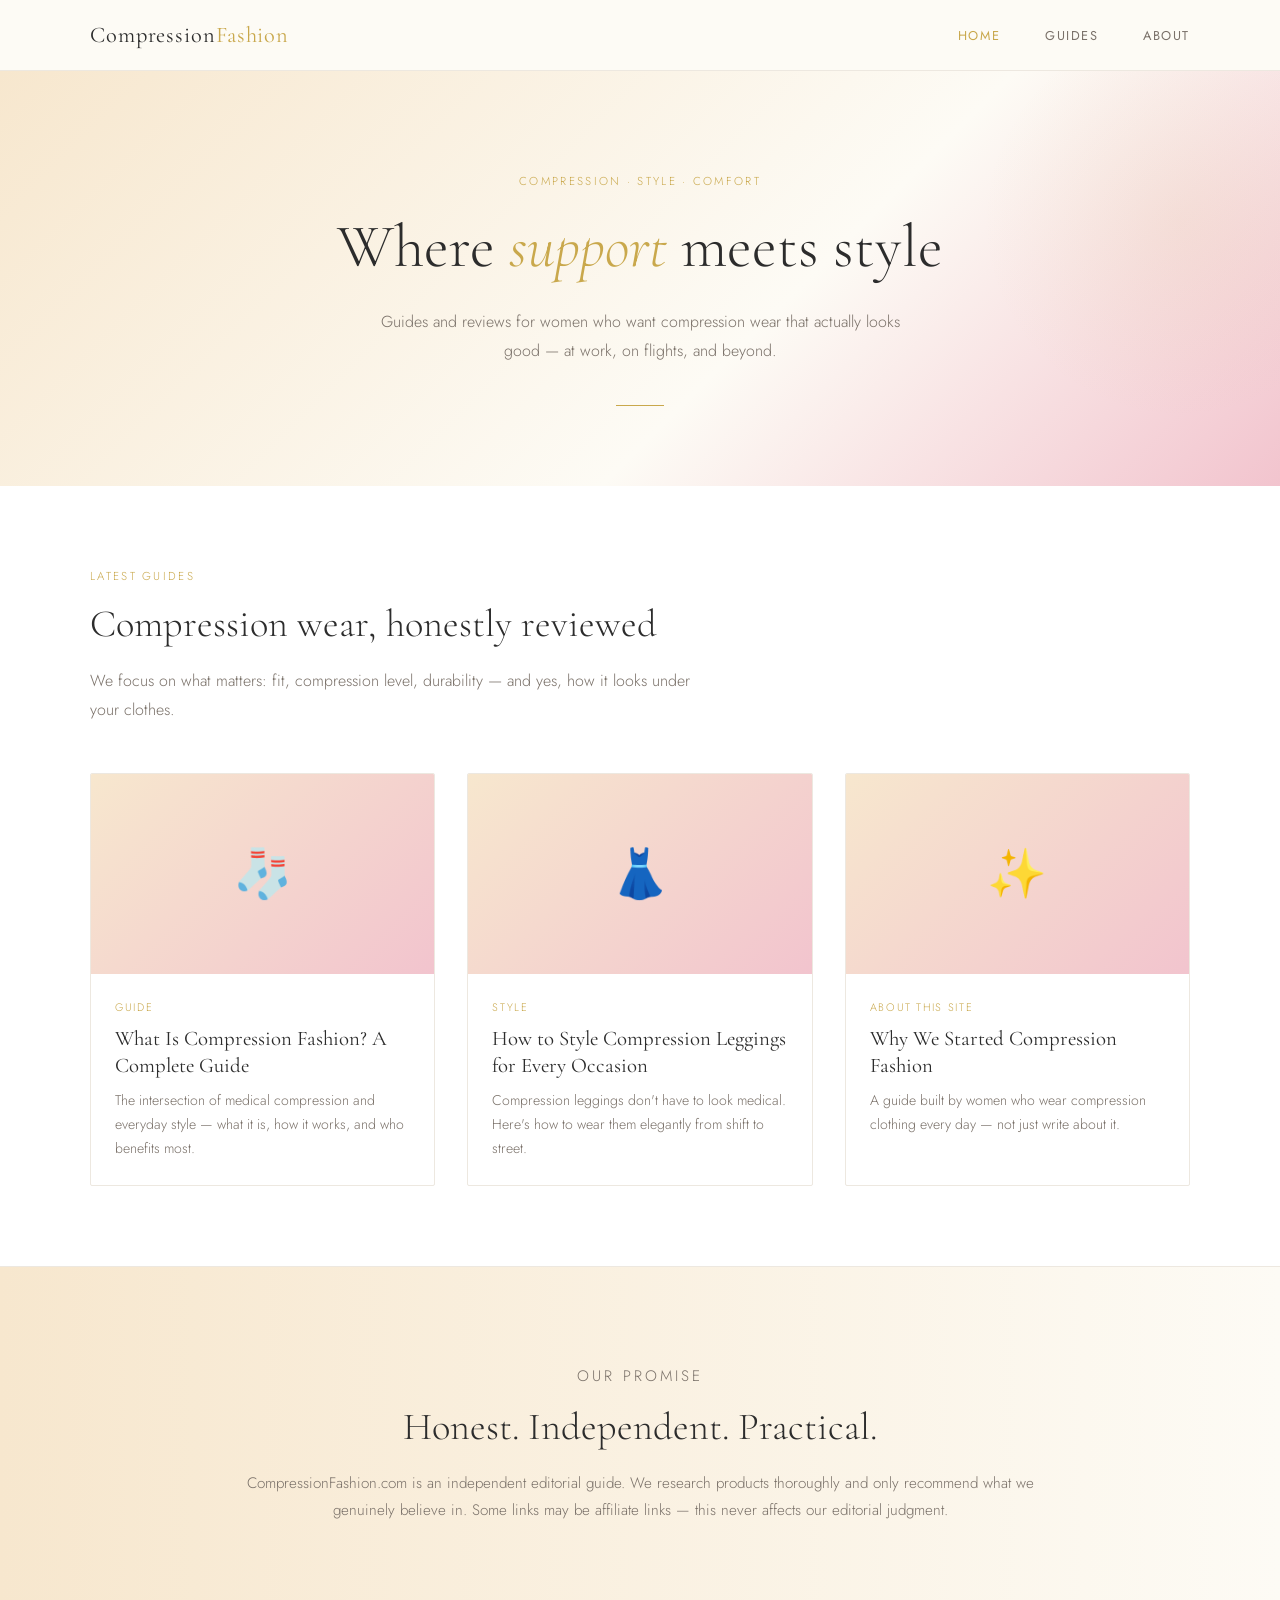
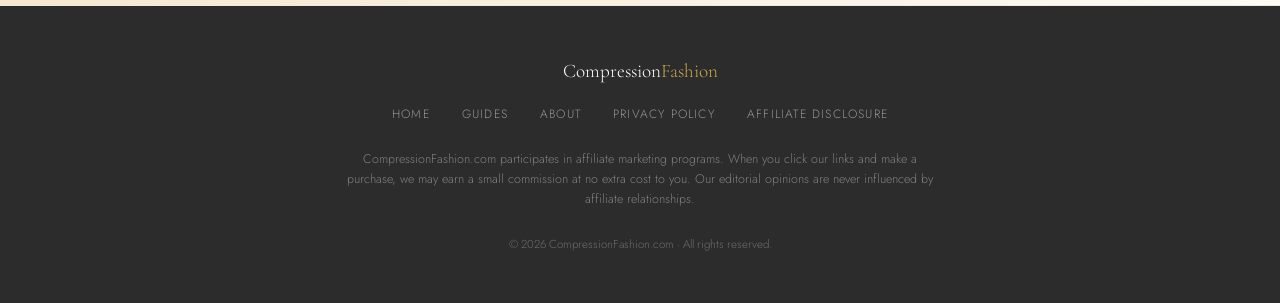
==== index.html @ 916e90c7 "compressionfashion.com setup https://compressionfashion.com/" ====
<!DOCTYPE html>
<html lang="en">
<head>
  <meta charset="UTF-8">
  <meta name="viewport" content="width=device-width, initial-scale=1.0">
  <title>Compression Fashion — Stylish Support for Women on the Move</title>
  <meta name="description" content="Honest guides to compression fashion for women who stand all day. Reviews, comparisons and style tips for flight attendants, nurses, and active women.">
  <link rel="canonical" href="https://compressionfashion.com/">
  <meta name="robots" content="index, follow">

  <!-- Open Graph -->
  <meta property="og:title" content="Compression Fashion — Stylish Support for Women on the Move">
  <meta property="og:description" content="Honest guides to compression fashion for women who stand all day.">
  <meta property="og:url" content="https://compressionfashion.com/">
  <meta property="og:type" content="website">

  <link rel="stylesheet" href="style.css">

  <!-- JSON-LD -->
  <script type="application/ld+json">
  {
    "@context": "https://schema.org",
    "@type": "WebSite",
    "name": "Compression Fashion",
    "url": "https://compressionfashion.com",
    "description": "Honest guides to compression fashion for women who stand all day.",
    "publisher": {
      "@type": "Organization",
      "name": "Compression Fashion",
      "url": "https://compressionfashion.com"
    }
  }
  </script>
</head>
<body>

  <header>
    <div class="header-inner">
      <a href="/" class="logo">Compression<span>Fashion</span></a>
      <nav>
        <a href="/" class="active">Home</a>
        <a href="guides.html">Guides</a>
        <a href="about.html">About</a>
      </nav>
    </div>
  </header>

  <main>

    <!-- HERO -->
    <section class="hero">
      <p class="hero-eyebrow">Compression · Style · Comfort</p>
      <h1>Where <em>support</em> meets style</h1>
      <p class="hero-sub">Guides and reviews for women who want compression wear that actually looks good — at work, on flights, and beyond.</p>
      <div class="hero-divider"></div>
    </section>

    <!-- ARTICLES -->
    <section style="background: white;">
      <div class="section-inner">
        <p class="section-label">Latest Guides</p>
        <h2 class="section-title">Compression wear, honestly reviewed</h2>
        <p class="section-intro">We focus on what matters: fit, compression level, durability — and yes, how it looks under your clothes.</p>

        <div class="article-grid">

          <a href="what-is-compression-fashion.html" class="article-card">
            <div class="card-image">🧦</div>
            <div class="card-body">
              <p class="card-category">Guide</p>
              <h3 class="card-title">What Is Compression Fashion? A Complete Guide</h3>
              <p class="card-excerpt">The intersection of medical compression and everyday style — what it is, how it works, and who benefits most.</p>
            </div>
          </a>

          <a href="compression-leggings-style-guide.html" class="article-card">
            <div class="card-image">👗</div>
            <div class="card-body">
              <p class="card-category">Style</p>
              <h3 class="card-title">How to Style Compression Leggings for Every Occasion</h3>
              <p class="card-excerpt">Compression leggings don't have to look medical. Here's how to wear them elegantly from shift to street.</p>
            </div>
          </a>

          <a href="about.html" class="article-card">
            <div class="card-image">✨</div>
            <div class="card-body">
              <p class="card-category">About This Site</p>
              <h3 class="card-title">Why We Started Compression Fashion</h3>
              <p class="card-excerpt">A guide built by women who wear compression clothing every day — not just write about it.</p>
            </div>
          </a>

        </div>
      </div>
    </section>

    <!-- ABOUT STRIP -->
    <section class="about-strip">
      <div class="section-inner about-strip-inner">
        <p class="section-label">Our Promise</p>
        <h2 class="section-title">Honest. Independent. Practical.</h2>
        <p>CompressionFashion.com is an independent editorial guide. We research products thoroughly and only recommend what we genuinely believe in. Some links may be affiliate links — this never affects our editorial judgment.</p>
      </div>
    </section>

  </main>

  <footer>
    <div class="footer-inner">
      <div class="footer-logo">Compression<span>Fashion</span></div>
      <div class="footer-links">
        <a href="/">Home</a>
        <a href="guides.html">Guides</a>
        <a href="about.html">About</a>
        <a href="privacy-policy.html">Privacy Policy</a>
        <a href="affiliate-disclosure.html">Affiliate Disclosure</a>
      </div>
      <p class="footer-disclosure">
        CompressionFashion.com participates in affiliate marketing programs. When you click our links and make a purchase, we may earn a small commission at no extra cost to you. Our editorial opinions are never influenced by affiliate relationships.
      </p>
      <p class="footer-copy">© 2026 CompressionFashion.com · All rights reserved.</p>
    </div>
  </footer>

</body>
</html>
---- style.css ----
@import url('https://fonts.googleapis.com/css2?family=Cormorant+Garamond:ital,wght@0,300;0,400;0,500;1,300;1,400&family=Jost:wght@300;400;500&display=swap');

:root {
  --champagne: #F7E7CE;
  --blush: #F2C4CE;
  --gold: #C9A84C;
  --ivory: #FDFBF5;
  --dusty-rose: #D4A5A5;
  --charcoal: #2C2C2C;
  --warm-gray: #7A7169;
  --light-border: #EDE8E0;
}

*, *::before, *::after {
  box-sizing: border-box;
  margin: 0;
  padding: 0;
}

html {
  font-size: 16px;
  scroll-behavior: smooth;
}

body {
  font-family: 'Jost', sans-serif;
  font-weight: 300;
  color: var(--charcoal);
  background-color: var(--ivory);
  line-height: 1.8;
}

/* ─── HEADER ─── */
header {
  background: var(--ivory);
  border-bottom: 1px solid var(--light-border);
  padding: 0 2rem;
  position: sticky;
  top: 0;
  z-index: 100;
}

.header-inner {
  max-width: 1100px;
  margin: 0 auto;
  display: flex;
  align-items: center;
  justify-content: space-between;
  height: 70px;
}

.logo {
  font-family: 'Cormorant Garamond', serif;
  font-size: 1.4rem;
  font-weight: 400;
  color: var(--charcoal);
  text-decoration: none;
  letter-spacing: 0.04em;
}

.logo span {
  color: var(--gold);
}

nav a {
  font-family: 'Jost', sans-serif;
  font-size: 0.8rem;
  font-weight: 400;
  letter-spacing: 0.12em;
  text-transform: uppercase;
  color: var(--warm-gray);
  text-decoration: none;
  margin-left: 2.5rem;
  transition: color 0.2s;
}

nav a:hover, nav a.active {
  color: var(--gold);
}

/* ─── HERO ─── */
.hero {
  background: linear-gradient(135deg, var(--champagne) 0%, var(--ivory) 60%, var(--blush) 100%);
  padding: 100px 2rem 80px;
  text-align: center;
  position: relative;
  overflow: hidden;
}

.hero::before {
  content: '';
  position: absolute;
  top: -50px;
  right: -100px;
  width: 400px;
  height: 400px;
  background: radial-gradient(circle, rgba(201,168,76,0.08) 0%, transparent 70%);
  border-radius: 50%;
}

.hero-eyebrow {
  font-size: 0.72rem;
  letter-spacing: 0.2em;
  text-transform: uppercase;
  color: var(--gold);
  margin-bottom: 1.2rem;
}

.hero h1 {
  font-family: 'Cormorant Garamond', serif;
  font-size: clamp(2.2rem, 5vw, 3.8rem);
  font-weight: 300;
  line-height: 1.2;
  color: var(--charcoal);
  max-width: 760px;
  margin: 0 auto 1.5rem;
}

.hero h1 em {
  font-style: italic;
  color: var(--gold);
}

.hero-sub {
  font-size: 1rem;
  color: var(--warm-gray);
  max-width: 540px;
  margin: 0 auto 2.5rem;
  font-weight: 300;
}

.hero-divider {
  width: 48px;
  height: 1px;
  background: var(--gold);
  margin: 0 auto;
}

/* ─── SECTION ─── */
section {
  padding: 80px 2rem;
}

.section-inner {
  max-width: 1100px;
  margin: 0 auto;
}

.section-label {
  font-size: 0.72rem;
  letter-spacing: 0.2em;
  text-transform: uppercase;
  color: var(--gold);
  margin-bottom: 0.8rem;
}

.section-title {
  font-family: 'Cormorant Garamond', serif;
  font-size: clamp(1.8rem, 3vw, 2.6rem);
  font-weight: 300;
  color: var(--charcoal);
  margin-bottom: 1.2rem;
  line-height: 1.25;
}

.section-intro {
  color: var(--warm-gray);
  max-width: 600px;
  margin-bottom: 3rem;
  font-weight: 300;
}

/* ─── ARTICLE GRID ─── */
.article-grid {
  display: grid;
  grid-template-columns: repeat(auto-fill, minmax(300px, 1fr));
  gap: 2rem;
}

.article-card {
  background: white;
  border: 1px solid var(--light-border);
  border-radius: 2px;
  overflow: hidden;
  transition: box-shadow 0.3s, transform 0.3s;
  text-decoration: none;
  color: inherit;
  display: block;
}

.article-card:hover {
  box-shadow: 0 8px 40px rgba(0,0,0,0.08);
  transform: translateY(-3px);
}

.card-image {
  height: 200px;
  background: linear-gradient(135deg, var(--champagne), var(--blush));
  display: flex;
  align-items: center;
  justify-content: center;
  font-size: 3rem;
}

.card-body {
  padding: 1.5rem;
}

.card-category {
  font-size: 0.68rem;
  letter-spacing: 0.15em;
  text-transform: uppercase;
  color: var(--gold);
  margin-bottom: 0.5rem;
}

.card-title {
  font-family: 'Cormorant Garamond', serif;
  font-size: 1.3rem;
  font-weight: 400;
  color: var(--charcoal);
  margin-bottom: 0.6rem;
  line-height: 1.3;
}

.card-excerpt {
  font-size: 0.88rem;
  color: var(--warm-gray);
  line-height: 1.7;
}

/* ─── ABOUT STRIP ─── */
.about-strip {
  background: linear-gradient(to right, var(--champagne), var(--ivory));
  border-top: 1px solid var(--light-border);
  border-bottom: 1px solid var(--light-border);
}

.about-strip-inner {
  max-width: 800px;
  margin: 0 auto;
  text-align: center;
}

.about-strip-inner p {
  color: var(--warm-gray);
  font-size: 0.95rem;
  margin-top: 1rem;
}

/* ─── ARTICLE PAGE ─── */
.article-header {
  background: linear-gradient(135deg, var(--champagne) 0%, var(--ivory) 100%);
  padding: 80px 2rem 60px;
  text-align: center;
}

.breadcrumb {
  font-size: 0.75rem;
  color: var(--warm-gray);
  margin-bottom: 1.5rem;
  letter-spacing: 0.05em;
}

.breadcrumb a {
  color: var(--warm-gray);
  text-decoration: none;
}

.breadcrumb a:hover {
  color: var(--gold);
}

.article-header h1 {
  font-family: 'Cormorant Garamond', serif;
  font-size: clamp(2rem, 4vw, 3.2rem);
  font-weight: 300;
  line-height: 1.2;
  max-width: 760px;
  margin: 0 auto 1.2rem;
}

.article-meta {
  font-size: 0.78rem;
  color: var(--warm-gray);
  letter-spacing: 0.1em;
  text-transform: uppercase;
}

.article-body {
  max-width: 720px;
  margin: 0 auto;
  padding: 60px 2rem 80px;
}

.article-body h2 {
  font-family: 'Cormorant Garamond', serif;
  font-size: 1.8rem;
  font-weight: 400;
  color: var(--charcoal);
  margin: 2.5rem 0 1rem;
  line-height: 1.25;
}

.article-body h3 {
  font-family: 'Jost', sans-serif;
  font-size: 1rem;
  font-weight: 500;
  color: var(--charcoal);
  margin: 2rem 0 0.6rem;
  letter-spacing: 0.05em;
  text-transform: uppercase;
  font-size: 0.85rem;
}

.article-body p {
  margin-bottom: 1.4rem;
  color: #3a3a3a;
  font-weight: 300;
}

.article-body ul, .article-body ol {
  margin: 1rem 0 1.4rem 1.5rem;
  color: #3a3a3a;
}

.article-body li {
  margin-bottom: 0.5rem;
}

.article-body strong {
  font-weight: 500;
  color: var(--charcoal);
}

.tip-box {
  background: linear-gradient(135deg, var(--champagne), rgba(242,196,206,0.3));
  border-left: 3px solid var(--gold);
  padding: 1.5rem;
  margin: 2rem 0;
  border-radius: 0 4px 4px 0;
}

.tip-box p {
  margin: 0;
  font-size: 0.92rem;
}

/* ─── ABOUT PAGE ─── */
.about-hero {
  background: linear-gradient(135deg, var(--champagne) 0%, var(--ivory) 100%);
  padding: 80px 2rem 60px;
  text-align: center;
}

.about-body {
  max-width: 760px;
  margin: 0 auto;
  padding: 60px 2rem 80px;
}

.about-body h2 {
  font-family: 'Cormorant Garamond', serif;
  font-size: 1.8rem;
  font-weight: 400;
  color: var(--charcoal);
  margin: 2.5rem 0 1rem;
}

.about-body p {
  color: #3a3a3a;
  margin-bottom: 1.4rem;
  font-weight: 300;
}

.editorial-box {
  background: white;
  border: 1px solid var(--light-border);
  border-radius: 2px;
  padding: 2rem;
  margin: 2.5rem 0;
}

.editorial-box h3 {
  font-family: 'Cormorant Garamond', serif;
  font-size: 1.3rem;
  font-weight: 400;
  margin-bottom: 1rem;
  color: var(--charcoal);
}

.editorial-box ul {
  margin-left: 1.2rem;
  color: #3a3a3a;
}

.editorial-box li {
  margin-bottom: 0.5rem;
  font-weight: 300;
}

/* ─── FOOTER ─── */
footer {
  background: var(--charcoal);
  color: rgba(255,255,255,0.6);
  padding: 3rem 2rem;
  text-align: center;
}

.footer-inner {
  max-width: 1100px;
  margin: 0 auto;
}

.footer-logo {
  font-family: 'Cormorant Garamond', serif;
  font-size: 1.2rem;
  color: white;
  margin-bottom: 1rem;
}

.footer-logo span {
  color: var(--gold);
}

.footer-links {
  display: flex;
  justify-content: center;
  flex-wrap: wrap;
  gap: 0.5rem 2rem;
  margin-bottom: 1.5rem;
}

.footer-links a {
  font-size: 0.75rem;
  letter-spacing: 0.1em;
  text-transform: uppercase;
  color: rgba(255,255,255,0.5);
  text-decoration: none;
  transition: color 0.2s;
}

.footer-links a:hover {
  color: var(--gold);
}

.footer-disclosure {
  font-size: 0.78rem;
  line-height: 1.6;
  max-width: 600px;
  margin: 0 auto 1.5rem;
  color: rgba(255,255,255,0.4);
}

.footer-copy {
  font-size: 0.72rem;
  color: rgba(255,255,255,0.3);
}

/* ─── RESPONSIVE ─── */
@media (max-width: 768px) {
  nav { display: none; }
  .hero { padding: 60px 1.5rem 50px; }
  section { padding: 50px 1.5rem; }
  .article-grid { grid-template-columns: 1fr; }
}
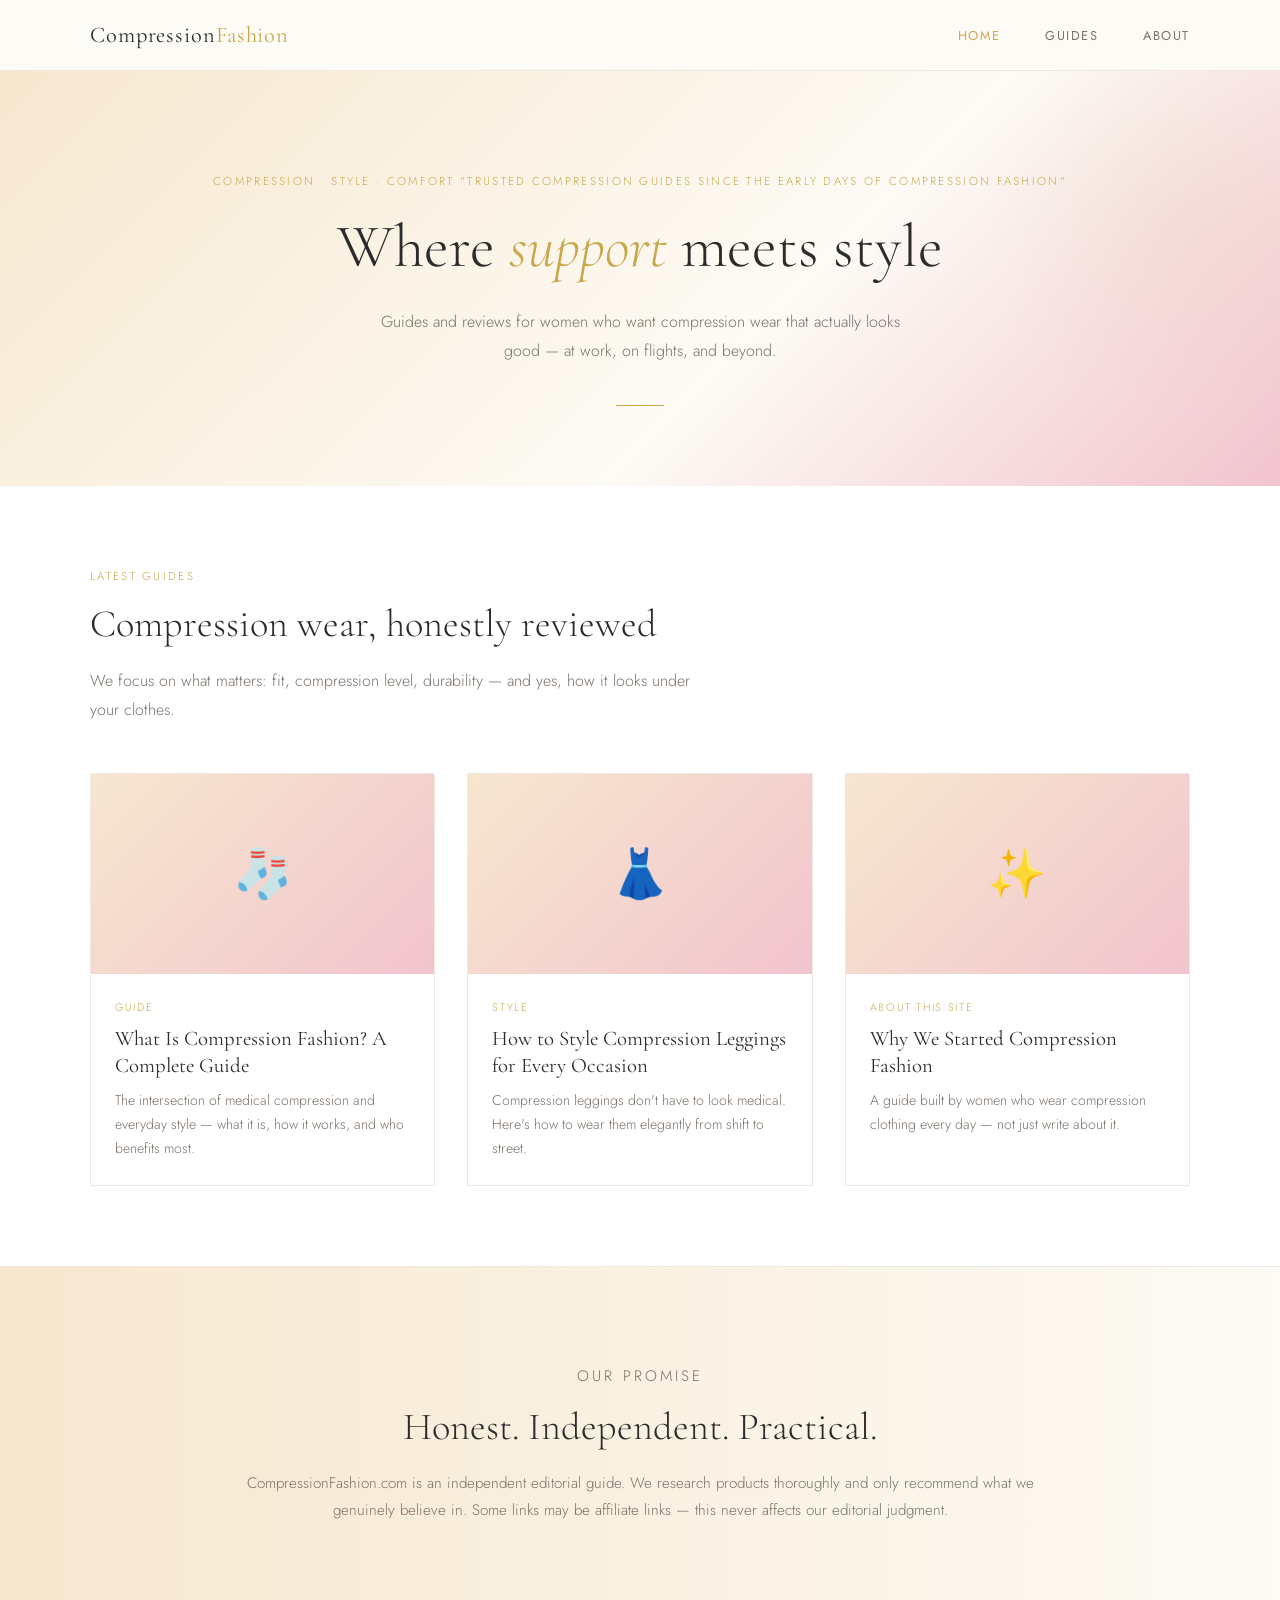
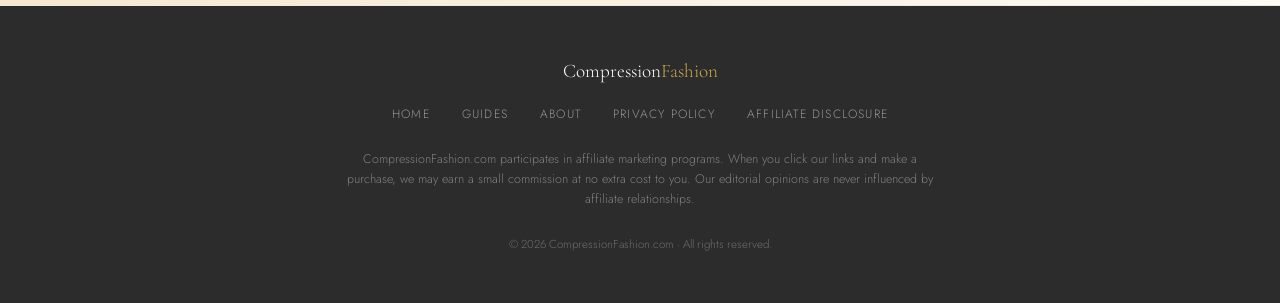
==== commit 16f4fdd1: "Update index.html index.html hero sekce — "Guides and reviews for women who want compression wear th" ====
--- a/index.html
+++ b/index.html
@@ -1,6 +1,7 @@
 <!DOCTYPE html>
 <html lang="en">
 <head>
+  <script defer src="https://cloud.umami.is/script.js" data-website-id="a1f1d4ec-e974-4153-85d6-48187ec6150e"></script>
   <meta charset="UTF-8">
   <meta name="viewport" content="width=device-width, initial-scale=1.0">
   <title>Compression Fashion — Stylish Support for Women on the Move</title>
@@ -49,7 +50,7 @@
 
     <!-- HERO -->
     <section class="hero">
-      <p class="hero-eyebrow">Compression · Style · Comfort</p>
+      <p class="hero-eyebrow">Compression · Style · Comfort "Trusted compression guides since the early days of compression fashion" </p>
       <h1>Where <em>support</em> meets style</h1>
       <p class="hero-sub">Guides and reviews for women who want compression wear that actually looks good — at work, on flights, and beyond.</p>
       <div class="hero-divider"></div>
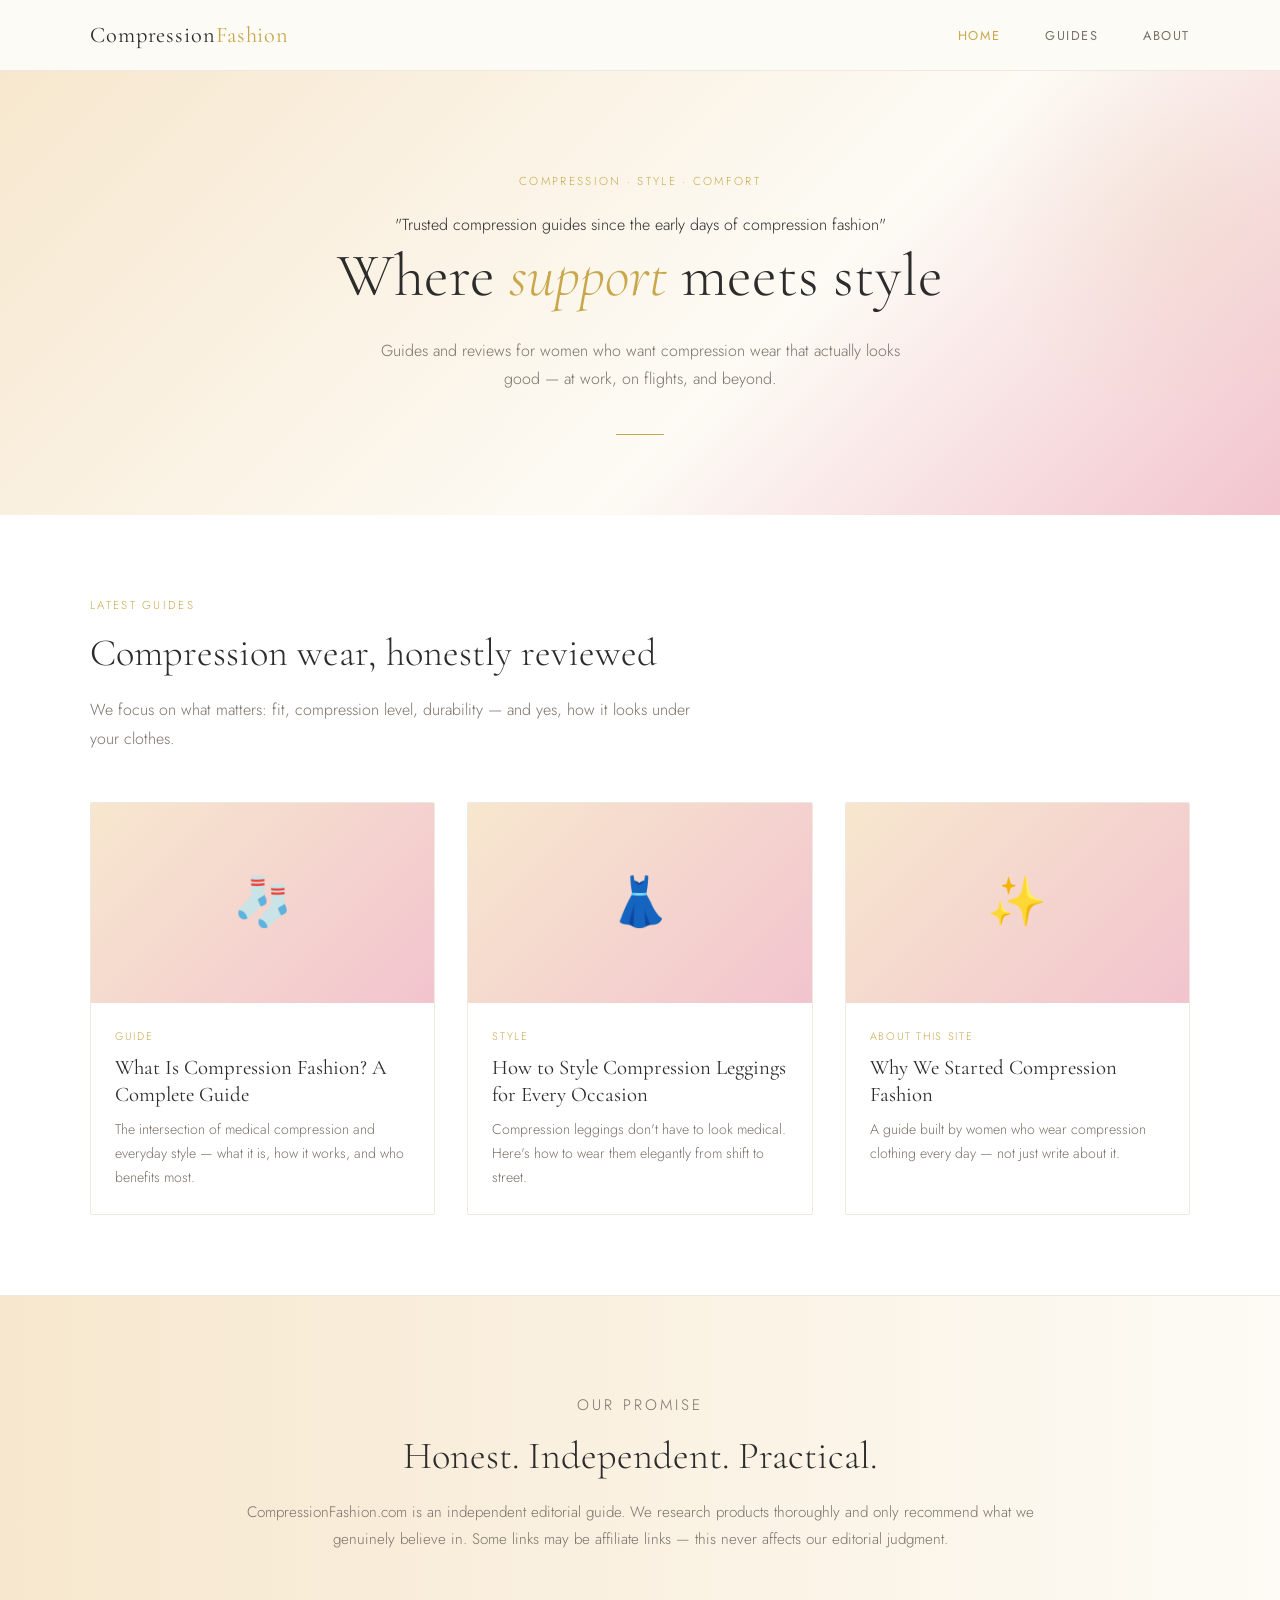
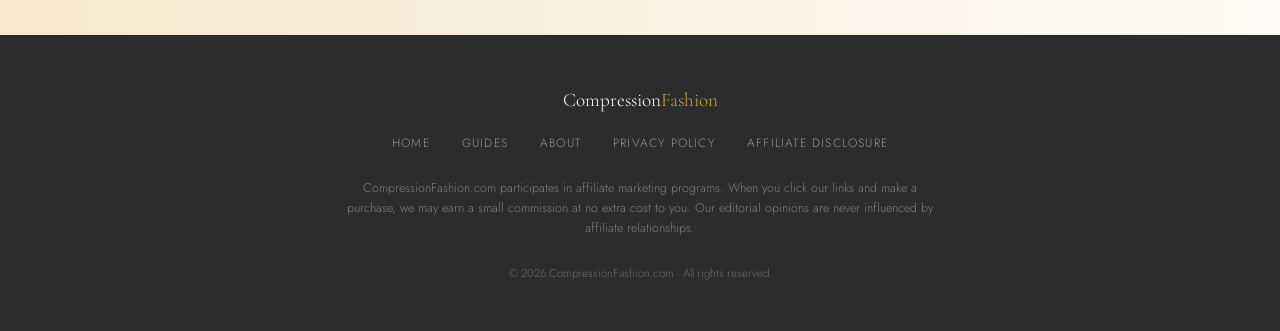
==== commit 95874724: "Update index.html uprava HERO" ====
--- a/index.html
+++ b/index.html
@@ -50,7 +50,8 @@
 
     <!-- HERO -->
     <section class="hero">
-      <p class="hero-eyebrow">Compression · Style · Comfort "Trusted compression guides since the early days of compression fashion" </p>
+      <p class="hero-eyebrow">Compression · Style · Comfort</p>
+      <p>"Trusted compression guides since the early days of compression fashion"</p>
       <h1>Where <em>support</em> meets style</h1>
       <p class="hero-sub">Guides and reviews for women who want compression wear that actually looks good — at work, on flights, and beyond.</p>
       <div class="hero-divider"></div>
